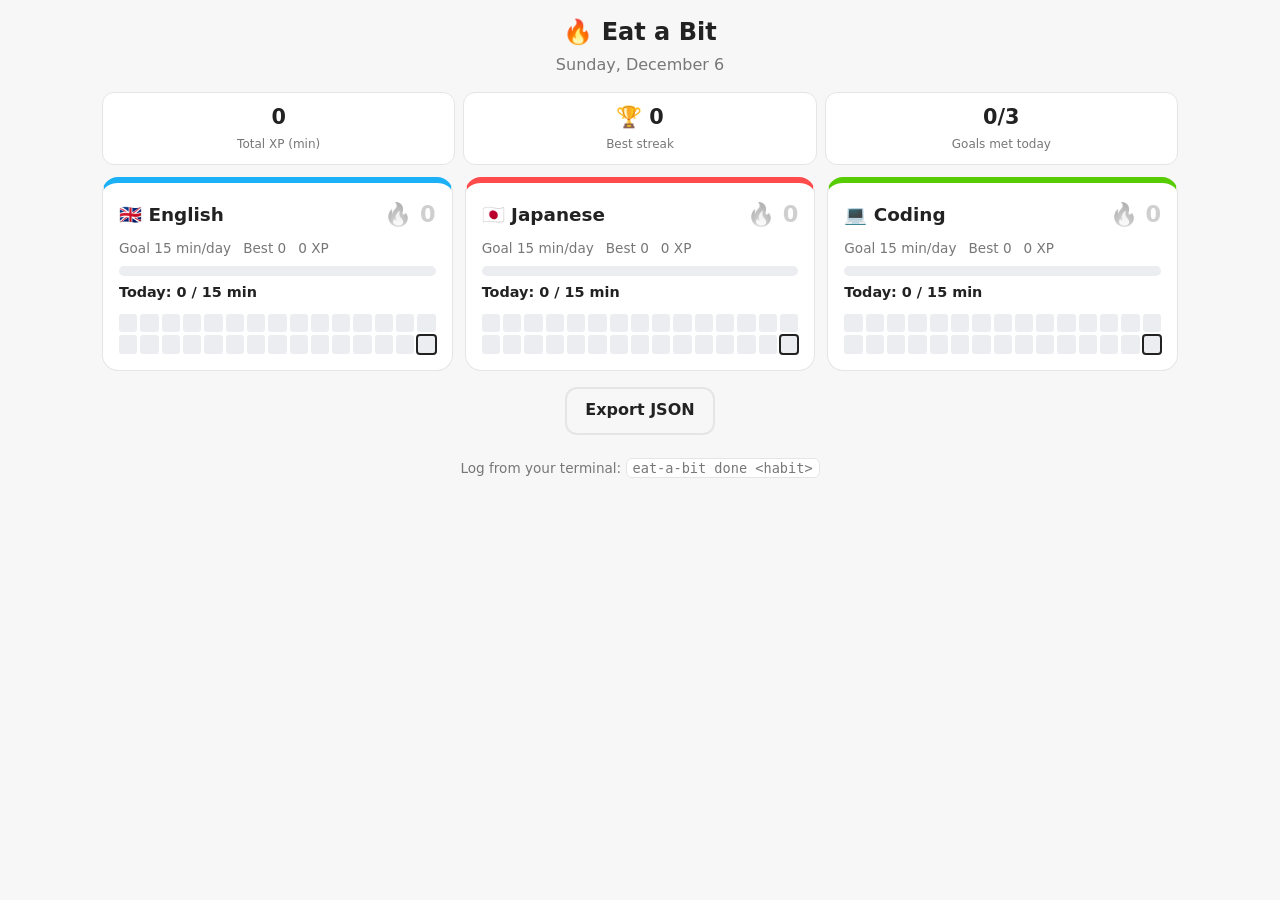
==== index.html @ 64bf0957 "chore: first human commit" ====
<!doctype html>
<html lang="en">
<head>
<meta charset="utf-8">
<meta name="viewport" content="width=device-width, initial-scale=1">
<meta name="theme-color" content="#58cc02">
<title>Eat a Bit</title>
<link rel="manifest" href="manifest.json">
<link rel="icon" href="icon.svg" type="image/svg+xml">
<link rel="stylesheet" href="style.css">
</head>
<body>
<header class="top">
  <h1>🔥 Eat a Bit</h1>
  <p id="today" class="muted"></p>
  <p id="status" class="status" role="status" aria-live="polite"></p>
</header>
<main>
  <section id="summary" class="summary" aria-label="Summary"></section>
  <section id="tracks" aria-label="Tracks"></section>
  <div class="row center">
    <button id="export" class="btn ghost" type="button">Export JSON</button>
  </div>
</main>
<footer class="foot">Log from your terminal: <code>eat-a-bit done &lt;habit&gt;</code></footer>
<script src="app.js"></script>
</body>
</html>
---- style.css ----
:root{--bg:#f7f7f7;--card:#fff;--fg:#222;--muted:#777;--line:#e5e5e5;--empty:#ebedf0;--radius:16px}
@media (prefers-color-scheme:dark){:root{--bg:#121417;--card:#1c1f24;--fg:#eee;--muted:#999;--line:#2c3037;--empty:#2a2e35}}
*{box-sizing:border-box}
body{margin:0;font-family:system-ui,-apple-system,"Segoe UI",Roboto,sans-serif;background:var(--bg);color:var(--fg);line-height:1.4}
.top{padding:16px;text-align:center}
h1{margin:0;font-size:1.5rem}
.muted{color:var(--muted);margin:4px 0 0}
main{padding:0 12px 16px;max-width:1100px;margin:0 auto}
.status{font-size:.85rem;margin:8px auto 0;max-width:560px;padding:8px 12px;border-radius:10px;background:var(--card);border:1px solid #ffc800}
.status:empty{display:none}
.summary{display:grid;grid-template-columns:repeat(3,1fr);gap:8px;margin-bottom:12px}
.stat{background:var(--card);border:1px solid var(--line);border-radius:12px;padding:10px;text-align:center}
.stat b{display:block;font-size:1.3rem}
.stat span{font-size:.75rem;color:var(--muted)}
#tracks{display:grid;gap:12px;grid-template-columns:1fr}
@media (min-width:720px){#tracks{grid-template-columns:repeat(2,1fr)}}
@media (min-width:1040px){#tracks{grid-template-columns:repeat(3,1fr)}}
.card{background:var(--card);border:1px solid var(--line);border-top:6px solid var(--c);border-radius:var(--radius);padding:16px}
.head{display:flex;align-items:center;justify-content:space-between;gap:8px}
.head h2{margin:0;font-size:1.15rem}
.flame{font-size:1.4rem;font-weight:700;color:#ff9600;white-space:nowrap}
.flame.off{filter:grayscale(1);opacity:.5}
.meta{display:flex;gap:12px;flex-wrap:wrap;font-size:.85rem;color:var(--muted);margin:8px 0}
.bar{height:10px;background:var(--empty);border-radius:5px;overflow:hidden;margin:6px 0}
.bar i{display:block;height:100%;background:var(--c)}
.today-line{font-size:.9rem;font-weight:600;margin:6px 0 0}
.today-line.done{color:var(--c)}
.heat{display:grid;grid-template-columns:repeat(15,1fr);gap:3px;margin-top:12px}
.heat i{aspect-ratio:1;border-radius:3px;background:var(--empty)}
.heat i.on{background:var(--c)}
.heat i.half{background:var(--c);opacity:.5}
.heat i.today{outline:2px solid var(--fg);outline-offset:-1px}
.row{display:flex;gap:8px;flex-wrap:wrap;align-items:center;margin-top:16px}
.center{justify-content:center}
.btn{min-height:48px;padding:0 18px;border-radius:12px;font:inherit;font-weight:700;cursor:pointer;background:transparent;color:var(--fg);border:2px solid var(--line)}
.foot{text-align:center;color:var(--muted);font-size:.85rem;padding:8px 16px 24px}
code{font-family:ui-monospace,SFMono-Regular,Menlo,monospace;background:var(--card);border:1px solid var(--line);border-radius:6px;padding:1px 6px;white-space:nowrap}
:focus-visible{outline:3px solid #1cb0f6;outline-offset:2px}
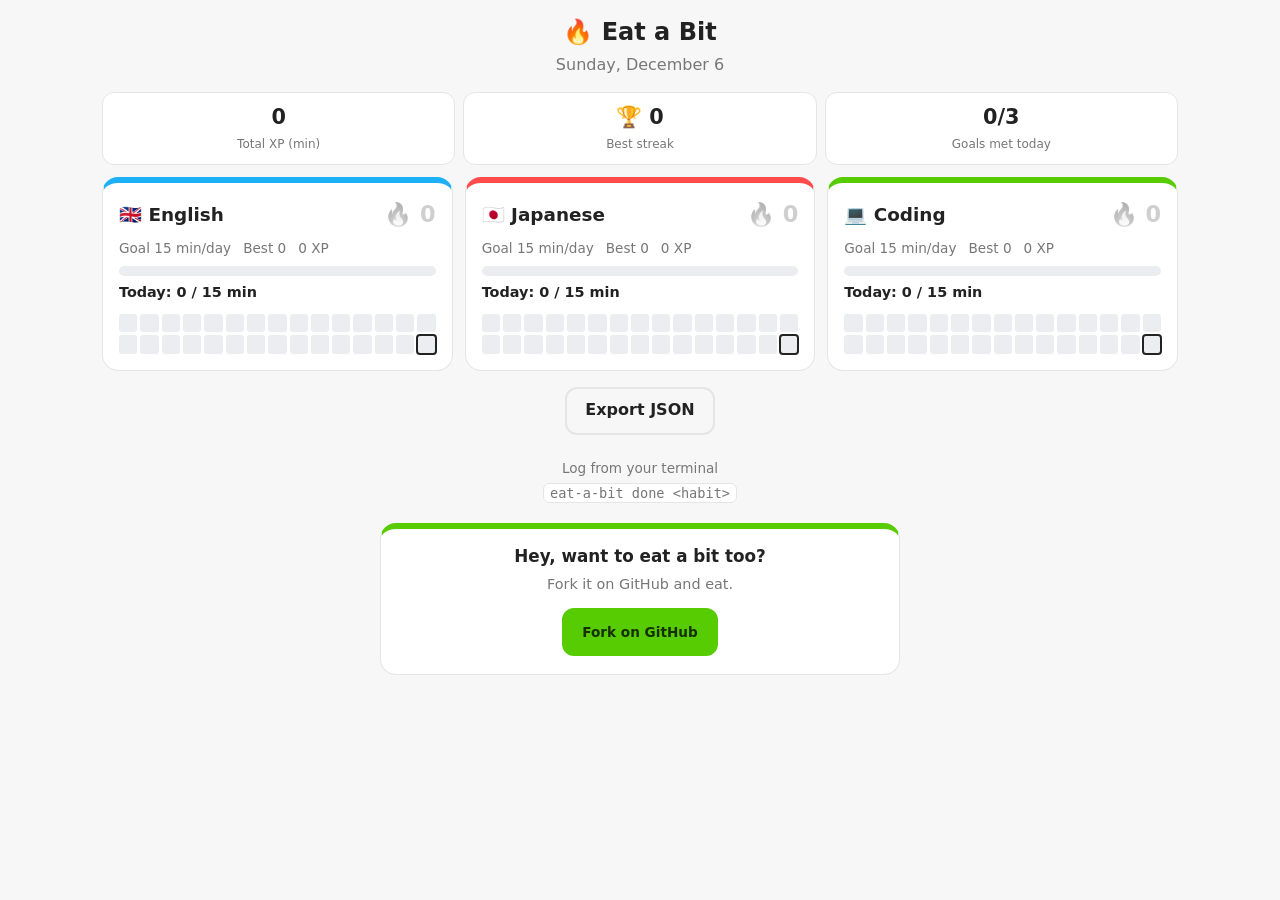
==== commit 22ef74dd: "chore: add fork message" ====
--- a/index.html
+++ b/index.html
@@ -22,7 +22,15 @@
     <button id="export" class="btn ghost" type="button">Export JSON</button>
   </div>
 </main>
-<footer class="foot">Log from your terminal: <code>eat-a-bit done &lt;habit&gt;</code></footer>
+<footer class="foot">
+  <p>Log from your terminal</p>
+  <p class="cmd"><code>eat-a-bit done &lt;habit&gt;</code></p>
+  <aside class="fork" aria-label="Make your own Eat a Bit">
+    <h2>Hey, want to eat a bit too?</h2>
+    <p>Fork it on GitHub and eat.</p>
+    <a class="btn fork-btn" href="https://github.com/uminocelo/eat-a-bit/fork">Fork on GitHub</a>
+  </aside>
+</footer>
 <script src="app.js"></script>
 </body>
 </html>
--- a/style.css
+++ b/style.css
@@ -1,4 +1,4 @@
-:root{--bg:#f7f7f7;--card:#fff;--fg:#222;--muted:#777;--line:#e5e5e5;--empty:#ebedf0;--radius:16px}
+:root{--bg:#f7f7f7;--card:#fff;--fg:#222;--muted:#777;--line:#e5e5e5;--empty:#ebedf0;--radius:16px;--green:#58cc02;--on-green:#143000}
 @media (prefers-color-scheme:dark){:root{--bg:#121417;--card:#1c1f24;--fg:#eee;--muted:#999;--line:#2c3037;--empty:#2a2e35}}
 *{box-sizing:border-box}
 body{margin:0;font-family:system-ui,-apple-system,"Segoe UI",Roboto,sans-serif;background:var(--bg);color:var(--fg);line-height:1.4}
@@ -33,6 +33,13 @@
 .row{display:flex;gap:8px;flex-wrap:wrap;align-items:center;margin-top:16px}
 .center{justify-content:center}
 .btn{min-height:48px;padding:0 18px;border-radius:12px;font:inherit;font-weight:700;cursor:pointer;background:transparent;color:var(--fg);border:2px solid var(--line)}
-.foot{text-align:center;color:var(--muted);font-size:.85rem;padding:8px 16px 24px}
+.foot{text-align:center;color:var(--muted);font-size:.85rem;padding:8px 16px 32px}
+.foot p{margin:0}
+.foot .cmd{margin-top:6px}
+.fork{max-width:520px;margin:20px auto 0;padding:16px 18px 18px;background:var(--card);border:1px solid var(--line);border-top:6px solid var(--green);border-radius:var(--radius);color:var(--fg)}
+.fork h2{margin:0;font-size:1.05rem}
+.fork p{margin:6px 0 0;color:var(--muted);font-size:.9rem}
+.fork-btn{display:inline-flex;align-items:center;justify-content:center;margin-top:14px;text-decoration:none;background:var(--green);color:var(--on-green);border-color:var(--green)}
+.fork-btn:hover{filter:brightness(1.06)}
 code{font-family:ui-monospace,SFMono-Regular,Menlo,monospace;background:var(--card);border:1px solid var(--line);border-radius:6px;padding:1px 6px;white-space:nowrap}
 :focus-visible{outline:3px solid #1cb0f6;outline-offset:2px}
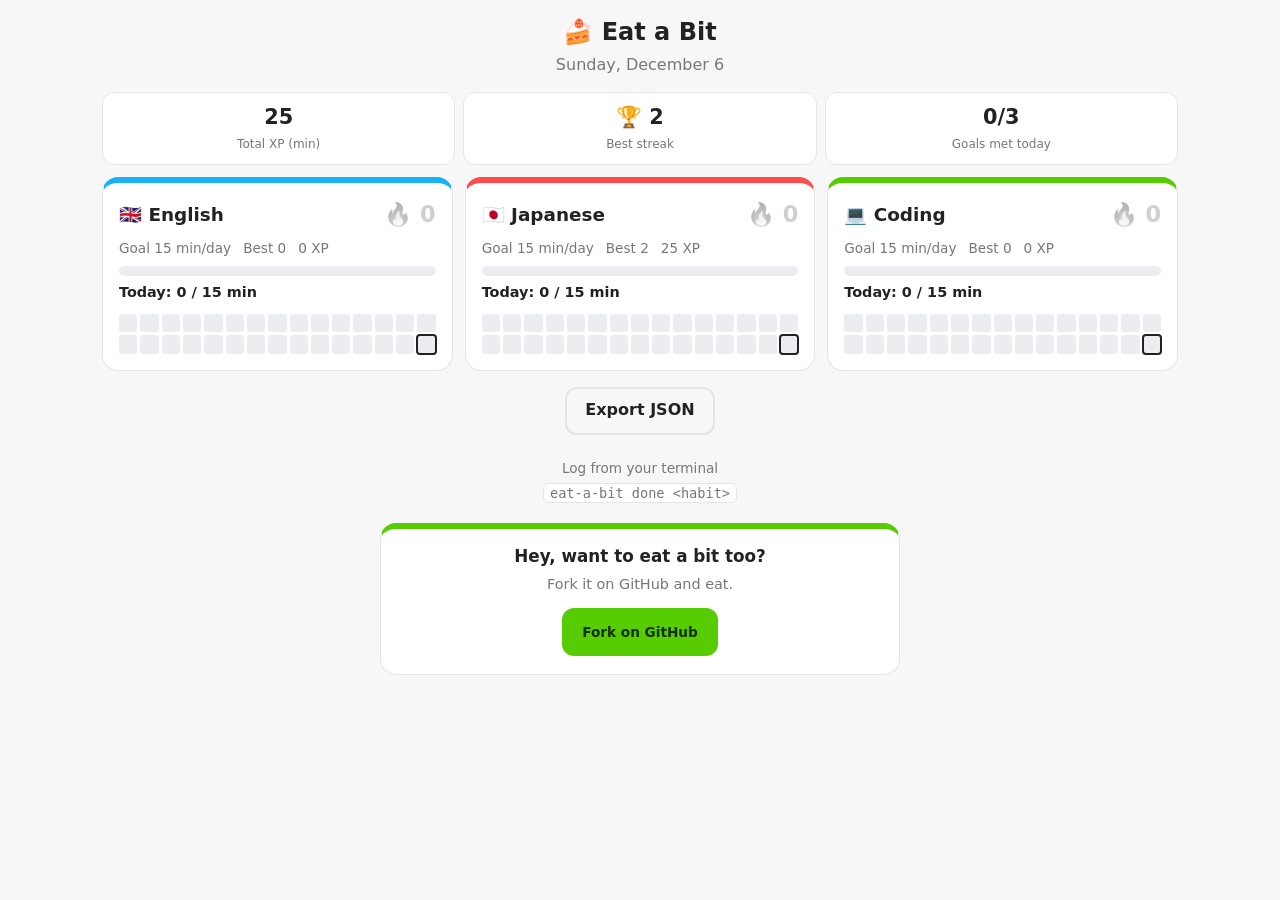
==== commit bbde1eed: "feat: add social preview and switch main emoji to 🍰" ====
--- a/index.html
+++ b/index.html
@@ -5,13 +5,26 @@
 <meta name="viewport" content="width=device-width, initial-scale=1">
 <meta name="theme-color" content="#58cc02">
 <title>Eat a Bit</title>
+<meta name="description" content="Track daily habits with empty git commits. No database, just your log.">
+<meta property="og:type" content="website">
+<meta property="og:title" content="🍰 Eat a Bit">
+<meta property="og:description" content="Track daily habits with empty git commits. No database, just your log.">
+<meta property="og:url" content="https://uminocelo.github.io/eat-a-bit/">
+<meta property="og:image" content="https://uminocelo.github.io/eat-a-bit/og.png">
+<meta property="og:image:width" content="1200">
+<meta property="og:image:height" content="630">
+<meta property="og:image:alt" content="Eat a Bit: track habits with empty commits">
+<meta name="twitter:card" content="summary_large_image">
+<meta name="twitter:title" content="🍰 Eat a Bit">
+<meta name="twitter:description" content="Track daily habits with empty git commits. No database, just your log.">
+<meta name="twitter:image" content="https://uminocelo.github.io/eat-a-bit/og.png">
 <link rel="manifest" href="manifest.json">
 <link rel="icon" href="icon.svg" type="image/svg+xml">
 <link rel="stylesheet" href="style.css">
 </head>
 <body>
 <header class="top">
-  <h1>🔥 Eat a Bit</h1>
+  <h1>🍰 Eat a Bit</h1>
   <p id="today" class="muted"></p>
   <p id="status" class="status" role="status" aria-live="polite"></p>
 </header>
